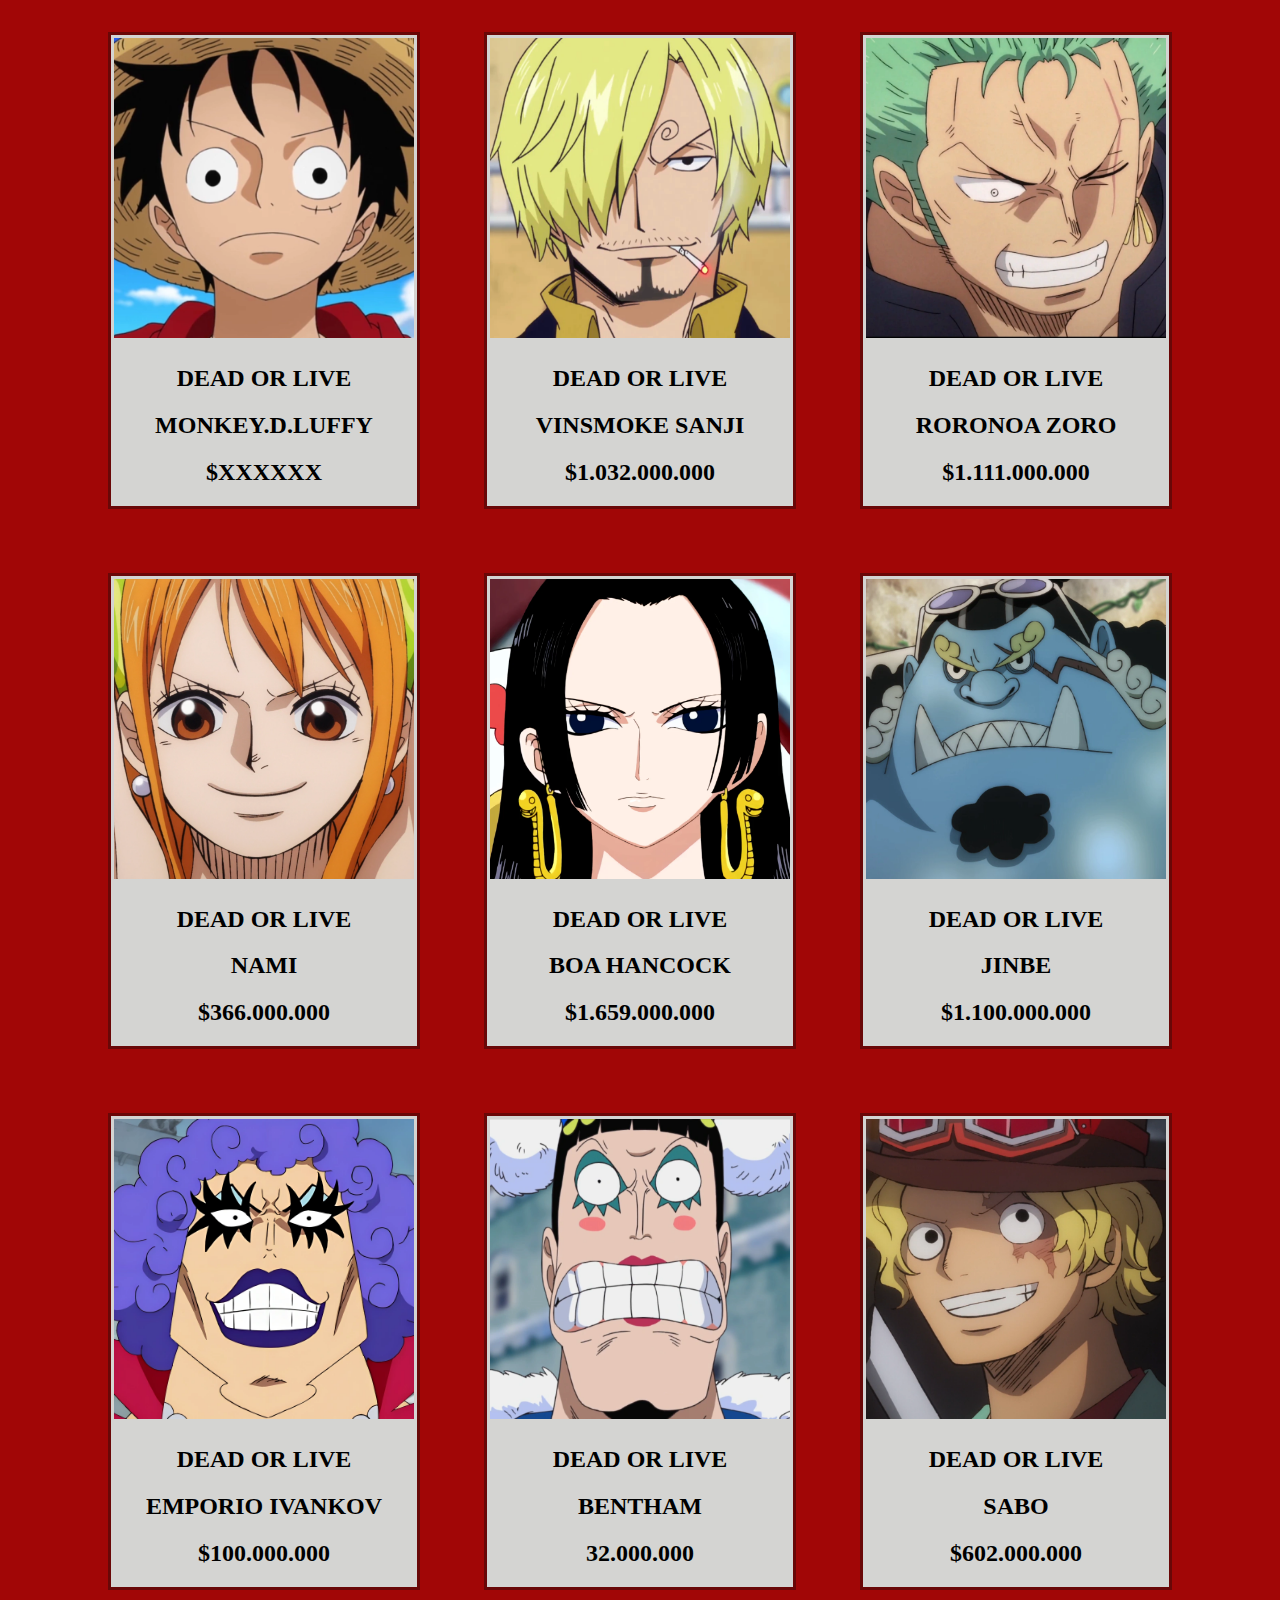
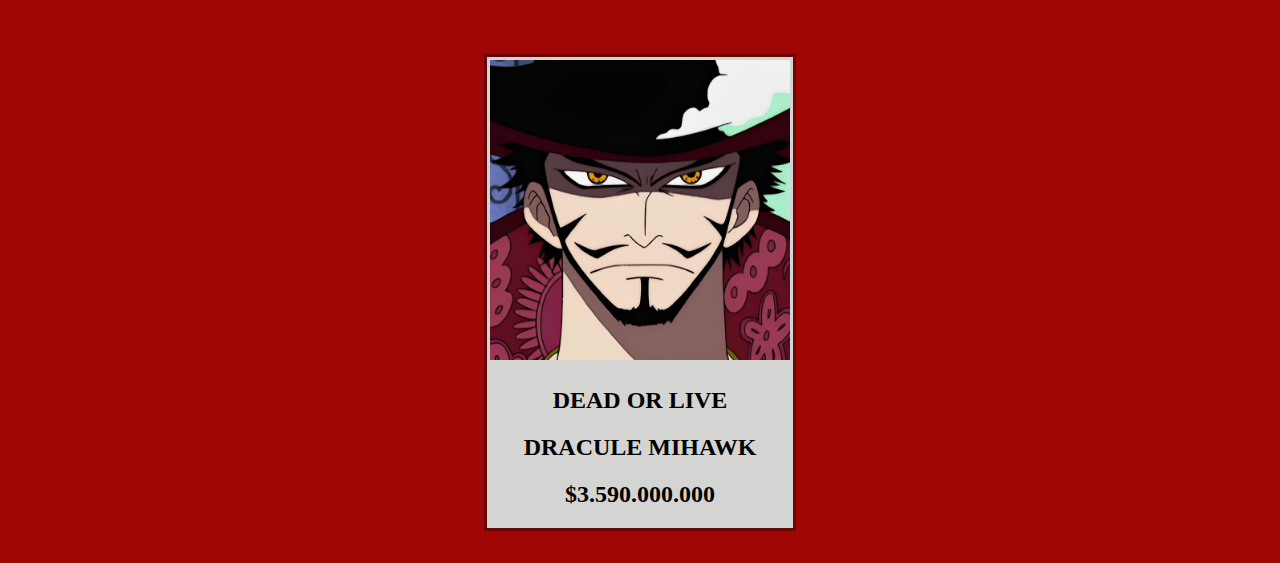
==== punto_1/index.html @ 038f497d "m" ====
<!DOCTYPE html>
<html lang="en">
<head>
    <meta charset="UTF-8">
    <meta name="viewport" content="width=device-width, initial-scale=1.0">
    <link rel="stylesheet" href="style.css">
    <title>Galeria de Imagenes</title>
</head>
<body>
    <section>
        <article>
            <img src="img/Luffy.webp" alt="">
            <div class="recompensa">
                <h2>DEAD OR LIVE</h2>
                <h2><b>MONKEY.D.LUFFY</b></h2>
                <h2>$XXXXXX</h2>
            </div>
        </article>
        <article>
            <img src="img/Sanji_OnePiece01.webp" alt="">
            <div class="recompensa">
                <h2>DEAD OR LIVE</h2>
                <h2><b>VINSMOKE SANJI</b></h2>
                <h2>$1.032.000.000 </h2>
            </div>
        </article>
        <article>
            <img src="img/Roronoa_Zoro.webp" alt="">
            <div class="recompensa">
                <h2>DEAD OR LIVE</h2>
                <h2><b>RORONOA ZORO</b></h2>
                <h2>$1.111.000.000 </h2>
            </div>
        </article>
        <article>
            <img src="img/NamiOfficial_OnePiece01.webp" alt="">
            <div class="recompensa">
                <h2>DEAD OR LIVE</h2>
                <h2><b>NAMI</b></h2>
                <h2>$366.000.000 </h2>
            </div>
        </article>
        <article>
            <img src="img/Boa_Hancock_(personaje)_-_One_Piece.webp" alt="">
            <div class="recompensa">
                <h2>DEAD OR LIVE</h2>
                <h2><b>BOA HANCOCK</b></h2>
                <h2>$1.659.000.000</h2>
            </div>
        </article>
        <article>
            <img src="img/Jinbe.webp" alt="">
            <div class="recompensa">
                <h2>DEAD OR LIVE</h2>
                <h2><b>JINBE</b></h2>
                <h2>$1.100.000.000</h2>
            </div>
        </article>
        <article>
            <img src="img/Emporio_Ivankov_(Character).webp" alt="">
            <div class="recompensa">
                <h2>DEAD OR LIVE</h2>
                <h2><b>EMPORIO IVANKOV</b></h2>
                <h2>$100.000.000</h2>
            </div>
        </article>
        <article>
            <img src="img/Bentham_one_piece.webp" alt="">
            <div class="recompensa">
                <h2>DEAD OR LIVE</h2>
                <h2><b>BENTHAM</b></h2>
                <h2>32.000.000</h2>
            </div>
        </article>
        <article>
            <img src="img/OPFilm14_-_Sabo.webp" alt="">
            <div class="recompensa">
                <h2>DEAD OR LIVE</h2>
                <h2><b>SABO</b></h2>
                <h2>$602.000.000</h2>
            </div>
        </article>
        <article>
            <img src="img/Mihawk-OP.webp" alt="">
            <div class="recompensa">
                <h2>DEAD OR LIVE</h2>
                <h2><b>DRACULE MIHAWK</b></h2>
                <h2>$3.590.000.000</h2>
            </div>
        </article>
    </section>
</body>
</html>
---- punto_1/style.css ----
html {
    font-family: 'Times New Roman', Times, serif;
    color: rgb(0, 0, 0);
}

.recompensa {
    font-size: 1rem;
    font-weight: 100;
    text-align: center;
    text-justify: distribute;
}

body {
    margin: 0;
    background-color: rgb(161, 6, 6);
    background-blend-mode: darken;
}

img {
    width: 300px;
    height: 300px;
    padding:3px;
}

article {
    margin: 2em;
    background: rgb(212, 212, 210);
    border-style: solid;
    border-color: rgb(105, 7, 7);
}

section {
    display: flex;
    flex-wrap: wrap;
    justify-content: center;

    /*flex-direction: column;*/

}
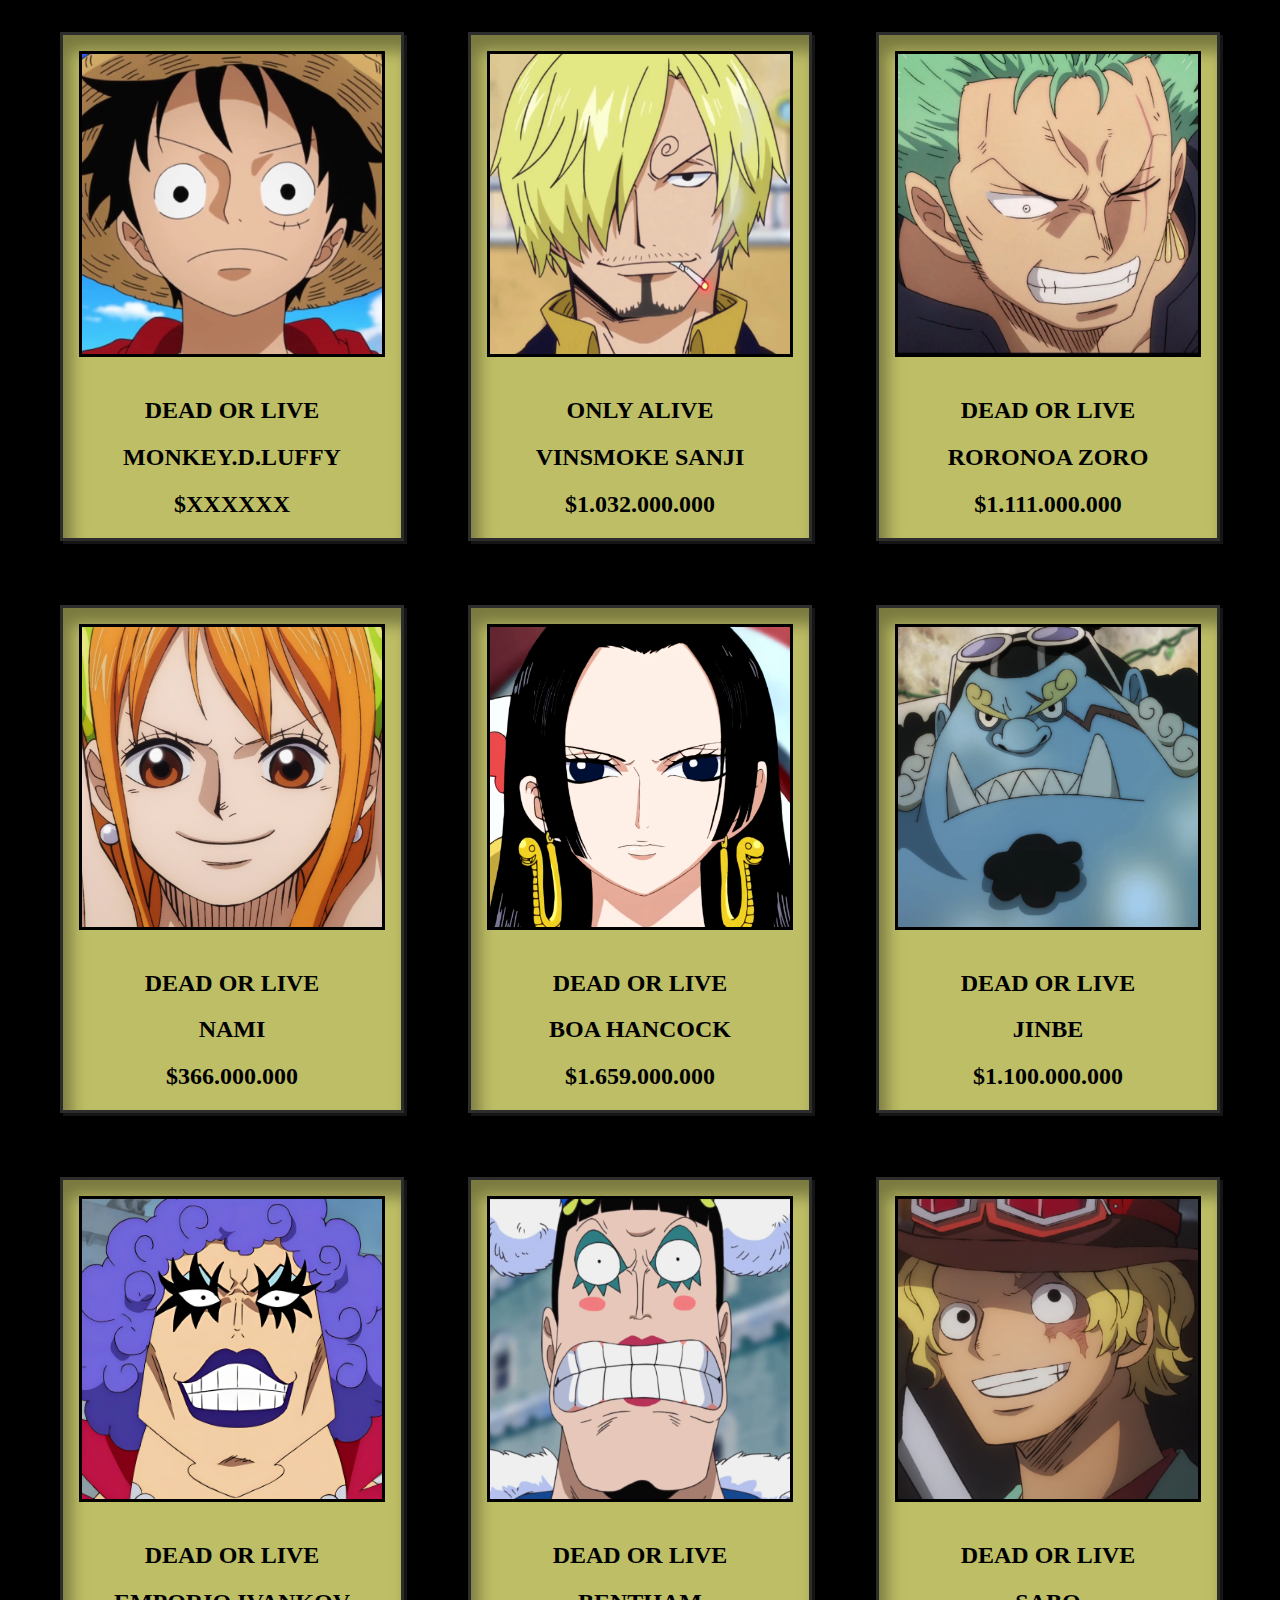
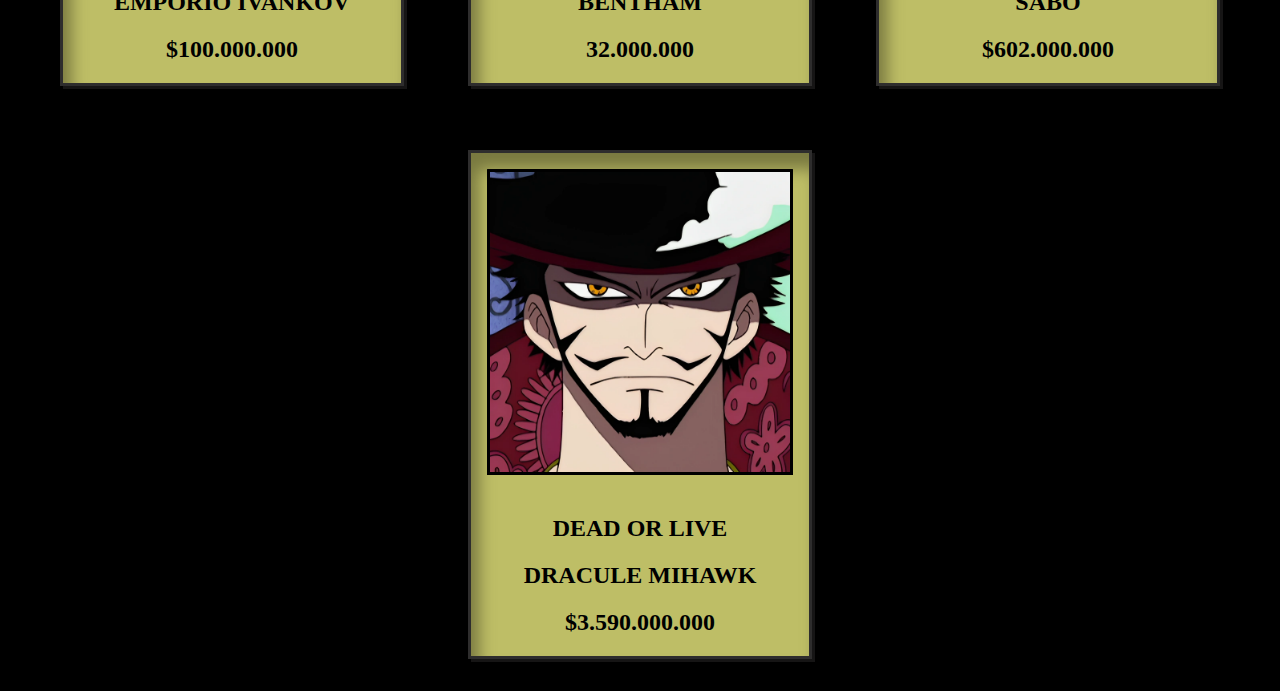
==== commit 372905f0: "342" ====
--- a/punto_1/index.html
+++ b/punto_1/index.html
@@ -9,7 +9,7 @@
 <body>
     <section>
         <article>
-            <img src="img/Luffy.webp" alt="">
+            <a href="https://onepiece.fandom.com/es/wiki/Monkey_D._Luffy"><img src="img/Luffy.webp" alt=""></a>
             <div class="recompensa">
                 <h2>DEAD OR LIVE</h2>
                 <h2><b>MONKEY.D.LUFFY</b></h2>
@@ -17,15 +17,15 @@
             </div>
         </article>
         <article>
-            <img src="img/Sanji_OnePiece01.webp" alt="">
+            <a href="https://onepiece.fandom.com/es/wiki/Sanji"><img src="img/Sanji_OnePiece01.webp" alt=""></a>
             <div class="recompensa">
-                <h2>DEAD OR LIVE</h2>
+                <h2>ONLY ALIVE</h2>
                 <h2><b>VINSMOKE SANJI</b></h2>
                 <h2>$1.032.000.000 </h2>
             </div>
         </article>
         <article>
-            <img src="img/Roronoa_Zoro.webp" alt="">
+            <a href="https://onepiece.fandom.com/es/wiki/Roronoa_Zoro"><img src="img/Roronoa_Zoro.webp" alt=""></a>
             <div class="recompensa">
                 <h2>DEAD OR LIVE</h2>
                 <h2><b>RORONOA ZORO</b></h2>
@@ -33,7 +33,7 @@
             </div>
         </article>
         <article>
-            <img src="img/NamiOfficial_OnePiece01.webp" alt="">
+            <a href="https://onepiece.fandom.com/es/wiki/Nami"><img src="img/NamiOfficial_OnePiece01.webp" alt=""></a>
             <div class="recompensa">
                 <h2>DEAD OR LIVE</h2>
                 <h2><b>NAMI</b></h2>
@@ -41,7 +41,7 @@
             </div>
         </article>
         <article>
-            <img src="img/Boa_Hancock_(personaje)_-_One_Piece.webp" alt="">
+            <a href="https://onepiece.fandom.com/es/wiki/Boa_Hancock"> <img src="img/Boa_Hancock_(personaje)_-_One_Piece.webp" alt=""></a>
             <div class="recompensa">
                 <h2>DEAD OR LIVE</h2>
                 <h2><b>BOA HANCOCK</b></h2>
@@ -49,7 +49,7 @@
             </div>
         </article>
         <article>
-            <img src="img/Jinbe.webp" alt="">
+            <a href="https://onepiece.fandom.com/es/wiki/Jinbe"><img src="img/Jinbe.webp" alt=""></a>
             <div class="recompensa">
                 <h2>DEAD OR LIVE</h2>
                 <h2><b>JINBE</b></h2>
@@ -57,7 +57,7 @@
             </div>
         </article>
         <article>
-            <img src="img/Emporio_Ivankov_(Character).webp" alt="">
+            <a href="https://onepiece.fandom.com/es/wiki/Emporio_Ivankov"><img src="img/Emporio_Ivankov_(Character).webp" alt=""></a>
             <div class="recompensa">
                 <h2>DEAD OR LIVE</h2>
                 <h2><b>EMPORIO IVANKOV</b></h2>
@@ -65,7 +65,7 @@
             </div>
         </article>
         <article>
-            <img src="img/Bentham_one_piece.webp" alt="">
+            <a href="https://onepiece.fandom.com/es/wiki/Bentham"><img src="img/Bentham_one_piece.webp" alt=""></a>
             <div class="recompensa">
                 <h2>DEAD OR LIVE</h2>
                 <h2><b>BENTHAM</b></h2>
@@ -73,7 +73,7 @@
             </div>
         </article>
         <article>
-            <img src="img/OPFilm14_-_Sabo.webp" alt="">
+            <a href="https://onepiece.fandom.com/es/wiki/Sabo"><img src="img/OPFilm14_-_Sabo.webp" alt=""></a>
             <div class="recompensa">
                 <h2>DEAD OR LIVE</h2>
                 <h2><b>SABO</b></h2>
@@ -81,7 +81,7 @@
             </div>
         </article>
         <article>
-            <img src="img/Mihawk-OP.webp" alt="">
+            <a href="https://onepiece.fandom.com/es/wiki/Dracule_Mihawk"><img src="img/Mihawk-OP.webp" alt=""></a>
             <div class="recompensa">
                 <h2>DEAD OR LIVE</h2>
                 <h2><b>DRACULE MIHAWK</b></h2>
--- a/punto_1/style.css
+++ b/punto_1/style.css
@@ -8,32 +8,46 @@
     font-weight: 100;
     text-align: center;
     text-justify: distribute;
+    
 }
-
 body {
     margin: 0;
-    background-color: rgb(161, 6, 6);
-    background-blend-mode: darken;
+    background-image:url("https://vectorseek.com/wp-content/uploads/2023/06/One-Piece-Icon-Vecctor-01.jpg");
+    background-size: 10%;
+    background-color: black;
 }
 
 img {
     width: 300px;
     height: 300px;
-    padding:3px;
+    margin: 1em;
+    padding:0;
+    border-radius: 0.5px;
+    border-style: solid;
+    border-color: black;
 }
 
 article {
     margin: 2em;
-    background: rgb(212, 212, 210);
+    background: rgb(190, 190, 102);
     border-style: solid;
-    border-color: rgb(105, 7, 7);
+    border-color: rgb(46, 45, 45);
+    box-shadow: 10px 5px 5px black;
+    box-shadow:
+    3px 3px rgb(22, 21, 21),
+    0.5em 1em 1em rgb(121, 121, 64) inset;
 }
 
 section {
     display: flex;
     flex-wrap: wrap;
     justify-content: center;
+}
 
-    /*flex-direction: column;*/
-
+img:hover {
+    border-radius: 10rem;
+    transition: 0.30s;
+    box-shadow: 0rem 0.4rem 0.5rem black;
+    border: 1rem none gold;
+    border-style: ridge ridge none;
 }
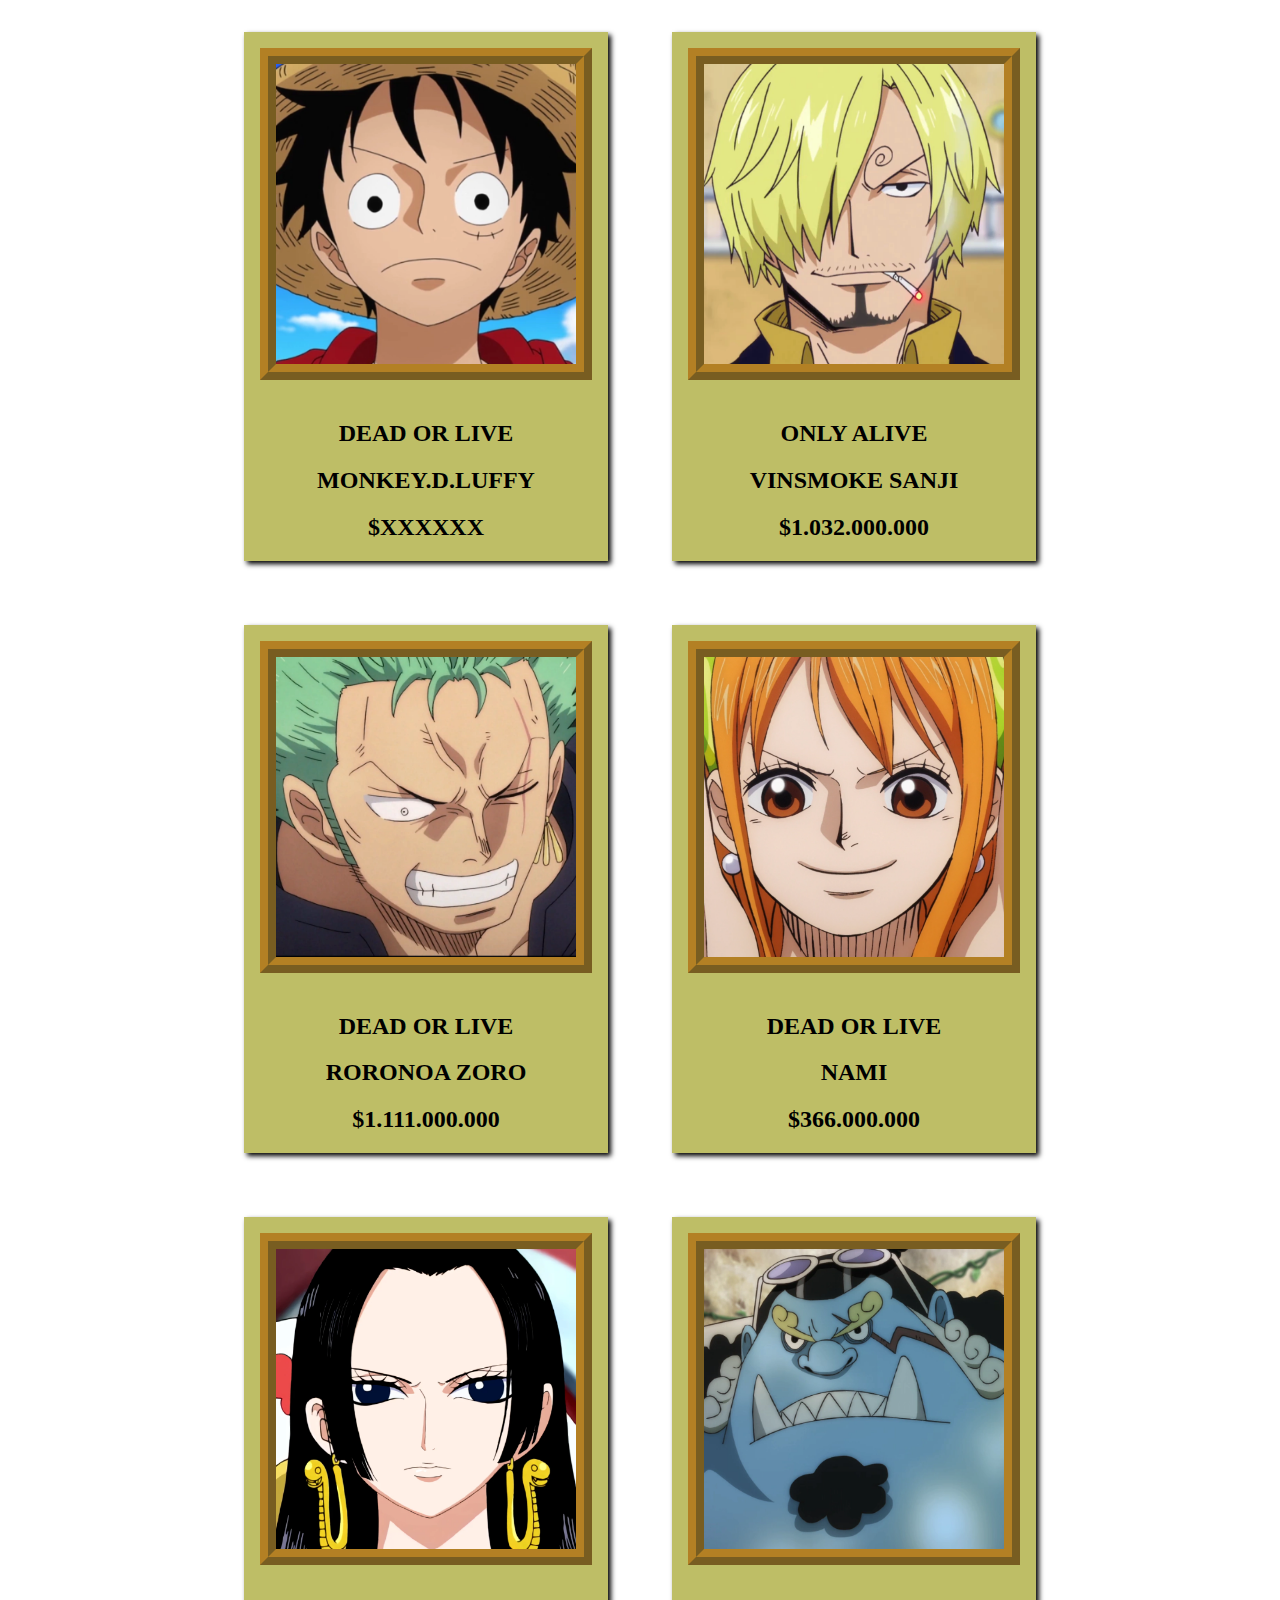
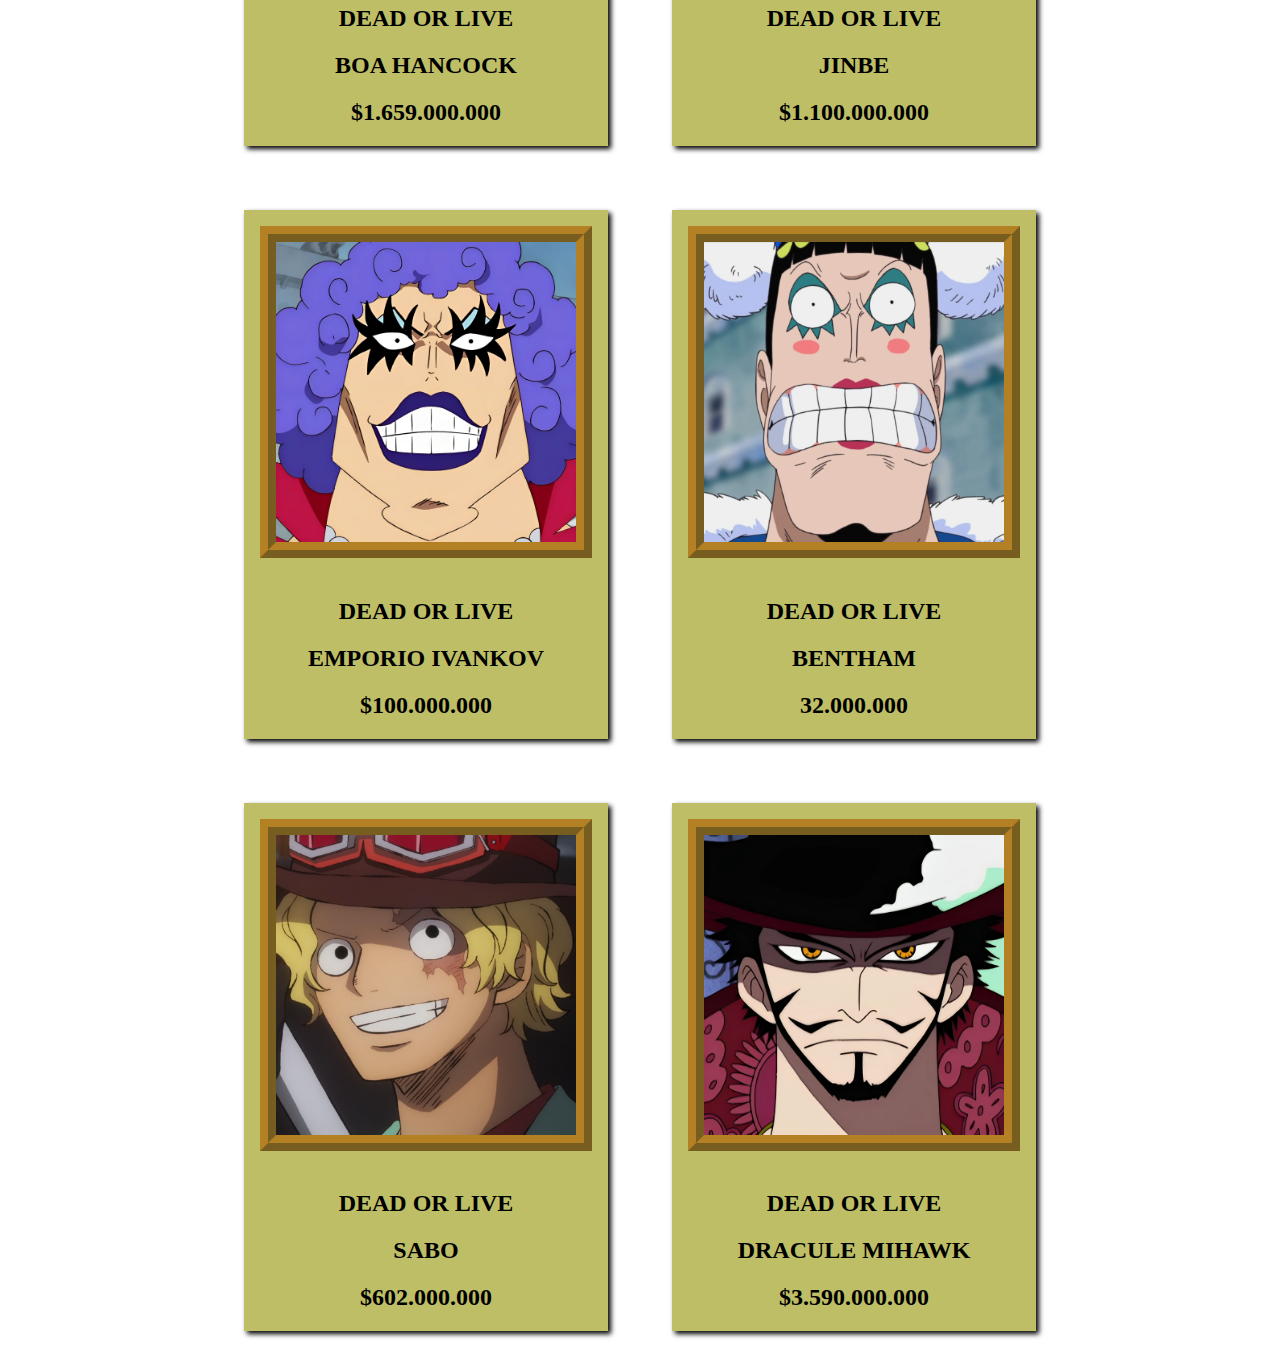
==== commit 1429d6a4: "q" ====
--- a/punto_1/index.html
+++ b/punto_1/index.html
@@ -4,12 +4,12 @@
     <meta charset="UTF-8">
     <meta name="viewport" content="width=device-width, initial-scale=1.0">
     <link rel="stylesheet" href="style.css">
-    <title>Galeria de Imagenes</title>
+    <title>Creando una Galería de Imágenes con Flexbox</title>
 </head>
 <body>
     <section>
         <article>
-            <a href="https://onepiece.fandom.com/es/wiki/Monkey_D._Luffy"><img src="img/Luffy.webp" alt=""></a>
+            <a href="https://onepiece.fandom.com/es/wiki/Monkey_D._Luffy" target="_blank"><img src="img/Luffy.webp" alt=""></a>
             <div class="recompensa">
                 <h2>DEAD OR LIVE</h2>
                 <h2><b>MONKEY.D.LUFFY</b></h2>
@@ -17,7 +17,7 @@
             </div>
         </article>
         <article>
-            <a href="https://onepiece.fandom.com/es/wiki/Sanji"><img src="img/Sanji_OnePiece01.webp" alt=""></a>
+            <a href="https://onepiece.fandom.com/es/wiki/Sanji" target="_blank"><img src="img/Sanji_OnePiece01.webp" alt=""></a>
             <div class="recompensa">
                 <h2>ONLY ALIVE</h2>
                 <h2><b>VINSMOKE SANJI</b></h2>
@@ -25,7 +25,7 @@
             </div>
         </article>
         <article>
-            <a href="https://onepiece.fandom.com/es/wiki/Roronoa_Zoro"><img src="img/Roronoa_Zoro.webp" alt=""></a>
+            <a href="https://onepiece.fandom.com/es/wiki/Roronoa_Zoro" target="_blank"><img src="img/Roronoa_Zoro.webp" alt=""></a>
             <div class="recompensa">
                 <h2>DEAD OR LIVE</h2>
                 <h2><b>RORONOA ZORO</b></h2>
@@ -33,7 +33,7 @@
             </div>
         </article>
         <article>
-            <a href="https://onepiece.fandom.com/es/wiki/Nami"><img src="img/NamiOfficial_OnePiece01.webp" alt=""></a>
+            <a href="https://onepiece.fandom.com/es/wiki/Nami" target="_blank"><img src="img/NamiOfficial_OnePiece01.webp" alt=""></a>
             <div class="recompensa">
                 <h2>DEAD OR LIVE</h2>
                 <h2><b>NAMI</b></h2>
@@ -41,7 +41,7 @@
             </div>
         </article>
         <article>
-            <a href="https://onepiece.fandom.com/es/wiki/Boa_Hancock"> <img src="img/Boa_Hancock_(personaje)_-_One_Piece.webp" alt=""></a>
+            <a href="https://onepiece.fandom.com/es/wiki/Boa_Hancock" target="_blank"> <img src="img/Boa_Hancock_(personaje)_-_One_Piece.webp" alt=""></a>
             <div class="recompensa">
                 <h2>DEAD OR LIVE</h2>
                 <h2><b>BOA HANCOCK</b></h2>
@@ -49,7 +49,7 @@
             </div>
         </article>
         <article>
-            <a href="https://onepiece.fandom.com/es/wiki/Jinbe"><img src="img/Jinbe.webp" alt=""></a>
+            <a href="https://onepiece.fandom.com/es/wiki/Jinbe" target="_blank"><img src="img/Jinbe.webp" alt=""></a>
             <div class="recompensa">
                 <h2>DEAD OR LIVE</h2>
                 <h2><b>JINBE</b></h2>
@@ -57,7 +57,7 @@
             </div>
         </article>
         <article>
-            <a href="https://onepiece.fandom.com/es/wiki/Emporio_Ivankov"><img src="img/Emporio_Ivankov_(Character).webp" alt=""></a>
+            <a href="https://onepiece.fandom.com/es/wiki/Emporio_Ivankov" target="_blank"><img src="img/Emporio_Ivankov_(Character).webp" alt=""></a>
             <div class="recompensa">
                 <h2>DEAD OR LIVE</h2>
                 <h2><b>EMPORIO IVANKOV</b></h2>
@@ -65,7 +65,7 @@
             </div>
         </article>
         <article>
-            <a href="https://onepiece.fandom.com/es/wiki/Bentham"><img src="img/Bentham_one_piece.webp" alt=""></a>
+            <a href="https://onepiece.fandom.com/es/wiki/Bentham" target="_blank"><img src="img/Bentham_one_piece.webp" alt=""></a>
             <div class="recompensa">
                 <h2>DEAD OR LIVE</h2>
                 <h2><b>BENTHAM</b></h2>
@@ -73,7 +73,7 @@
             </div>
         </article>
         <article>
-            <a href="https://onepiece.fandom.com/es/wiki/Sabo"><img src="img/OPFilm14_-_Sabo.webp" alt=""></a>
+            <a href="https://onepiece.fandom.com/es/wiki/Sabo" target="_blank"><img src="img/OPFilm14_-_Sabo.webp" alt=""></a>
             <div class="recompensa">
                 <h2>DEAD OR LIVE</h2>
                 <h2><b>SABO</b></h2>
@@ -81,7 +81,7 @@
             </div>
         </article>
         <article>
-            <a href="https://onepiece.fandom.com/es/wiki/Dracule_Mihawk"><img src="img/Mihawk-OP.webp" alt=""></a>
+            <a href="https://onepiece.fandom.com/es/wiki/Dracule_Mihawk" target="_blank"><img src="img/Mihawk-OP.webp" alt=""></a>
             <div class="recompensa">
                 <h2>DEAD OR LIVE</h2>
                 <h2><b>DRACULE MIHAWK</b></h2>
--- a/punto_1/style.css
+++ b/punto_1/style.css
@@ -12,9 +12,11 @@
 }
 body {
     margin: 0;
-    background-image:url("https://vectorseek.com/wp-content/uploads/2023/06/One-Piece-Icon-Vecctor-01.jpg");
-    background-size: 10%;
-    background-color: black;
+    background-image: url("https://i.pinimg.com/originals/3e/80/89/3e80897da2bed8975b7b39e55d2a768d.jpg");
+    /*
+    background-image:url("https://i.pinimg.com/originals/47/9b/f3/479bf37a046c21e20a3e1d47eb935cdf.jpg");
+    */
+    background-size:rem;
 }
 
 img {
@@ -22,20 +24,19 @@
     height: 300px;
     margin: 1em;
     padding:0;
-    border-radius: 0.5px;
-    border-style: solid;
-    border-color: black;
+    border-style: ridge;
+    border-color: rgba(175, 103, 10, 0.705);
+    border-width: 1rem;
+    /*
+    border: 0.5rem ridge gold;
+    */
 }
 
 article {
     margin: 2em;
     background: rgb(190, 190, 102);
-    border-style: solid;
-    border-color: rgb(46, 45, 45);
-    box-shadow: 10px 5px 5px black;
-    box-shadow:
-    3px 3px rgb(22, 21, 21),
-    0.5em 1em 1em rgb(121, 121, 64) inset;
+    box-shadow: 3px 3px 5px black;
+  
 }
 
 section {
@@ -45,9 +46,10 @@
 }
 
 img:hover {
-    border-radius: 10rem;
     transition: 0.30s;
     box-shadow: 0rem 0.4rem 0.5rem black;
-    border: 1rem none gold;
-    border-style: ridge ridge none;
-}
+    border-color: goldenrod;
+    border-style: ridge;
+    border-width: 1rem;
+    opacity: 0.8;
+}